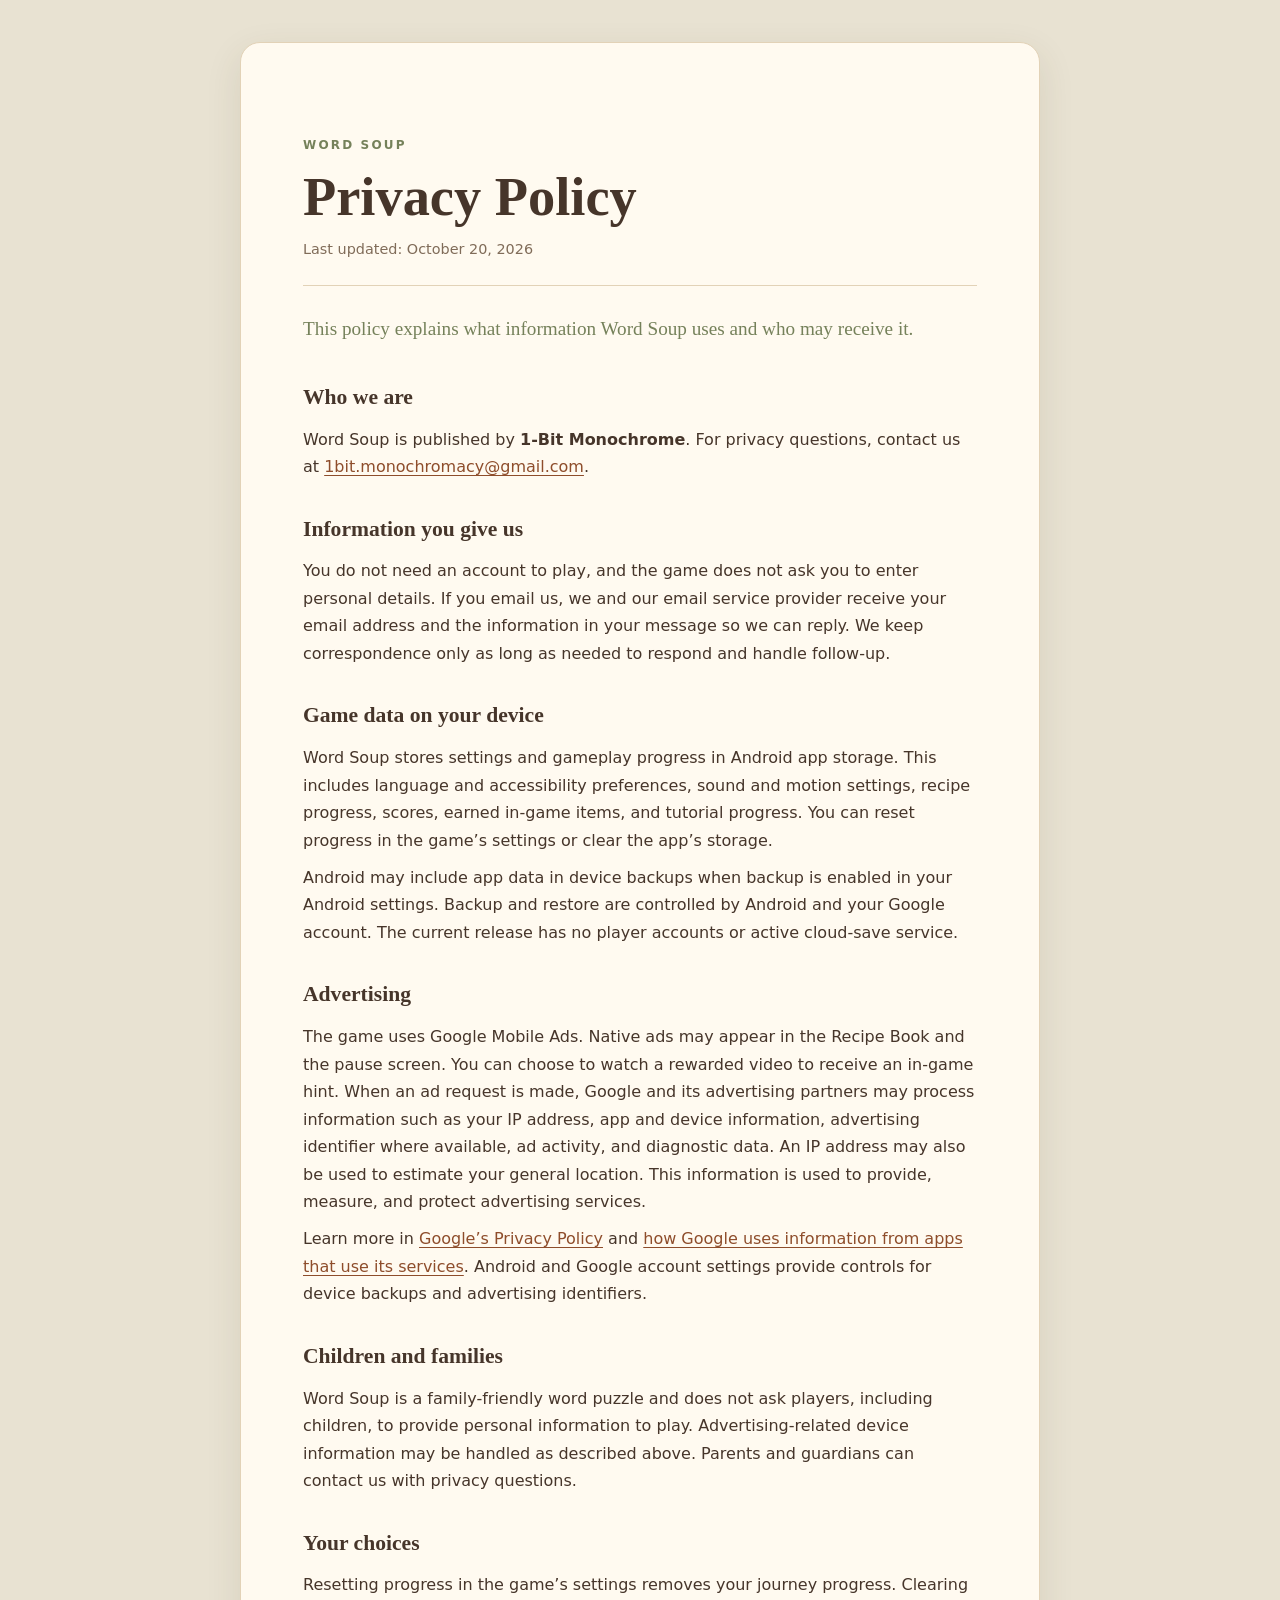
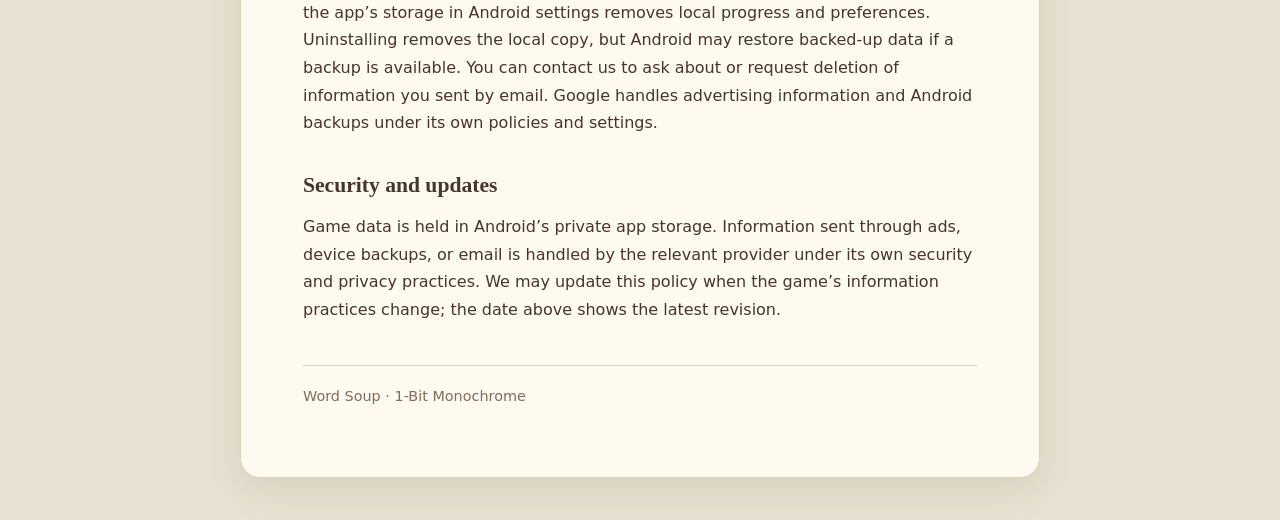
==== privacy.html @ 8a919f06 "Privacy, Styles & some more stuff." ====
<!doctype html>
<html lang="en">
<head>
  <meta charset="utf-8">
  <meta name="viewport" content="width=device-width, initial-scale=1">
  <meta name="robots" content="index,follow">
  <title>Privacy Policy — Word Soup</title>
  <link rel="stylesheet" href="styles.css">
</head>
<body>
<main class="paper">
  <header>
    <p class="eyebrow">WORD SOUP</p>
    <h1>Privacy Policy</h1>
    <p class="updated">Last updated: October 20, 2026</p>
  </header>

  <p class="intro">This policy explains what information Word Soup uses and who may receive it.</p>

  <section>
    <h2>Who we are</h2>
    <p>Word Soup is published by <strong>1-Bit Monochrome</strong>. For privacy questions, contact us at <a href="mailto:1bit.monochromacy@gmail.com">1bit.monochromacy@gmail.com</a>.</p>
  </section>

  <section>
    <h2>Information you give us</h2>
    <p>You do not need an account to play, and the game does not ask you to enter personal details. If you email us, we and our email service provider receive your email address and the information in your message so we can reply. We keep correspondence only as long as needed to respond and handle follow-up.</p>
  </section>

  <section>
    <h2>Game data on your device</h2>
    <p>Word Soup stores settings and gameplay progress in Android app storage. This includes language and accessibility preferences, sound and motion settings, recipe progress, scores, earned in-game items, and tutorial progress. You can reset progress in the game’s settings or clear the app’s storage.</p>
    <p>Android may include app data in device backups when backup is enabled in your Android settings. Backup and restore are controlled by Android and your Google account. The current release has no player accounts or active cloud-save service.</p>
  </section>

  <section>
    <h2>Advertising</h2>
    <p>The game uses Google Mobile Ads. Native ads may appear in the Recipe Book and the pause screen. You can choose to watch a rewarded video to receive an in-game hint. When an ad request is made, Google and its advertising partners may process information such as your IP address, app and device information, advertising identifier where available, ad activity, and diagnostic data. An IP address may also be used to estimate your general location. This information is used to provide, measure, and protect advertising services.</p>
    <p>Learn more in <a href="https://policies.google.com/privacy">Google’s Privacy Policy</a> and <a href="https://policies.google.com/technologies/partner-sites">how Google uses information from apps that use its services</a>. Android and Google account settings provide controls for device backups and advertising identifiers.</p>
  </section>

  <section>
    <h2>Children and families</h2>
    <p>Word Soup is a family-friendly word puzzle and does not ask players, including children, to provide personal information to play. Advertising-related device information may be handled as described above. Parents and guardians can contact us with privacy questions.</p>
  </section>

  <section>
    <h2>Your choices</h2>
    <p>Resetting progress in the game’s settings removes your journey progress. Clearing the app’s storage in Android settings removes local progress and preferences. Uninstalling removes the local copy, but Android may restore backed-up data if a backup is available. You can contact us to ask about or request deletion of information you sent by email. Google handles advertising information and Android backups under its own policies and settings.</p>
  </section>

  <section>
    <h2>Security and updates</h2>
    <p>Game data is held in Android’s private app storage. Information sent through ads, device backups, or email is handled by the relevant provider under its own security and privacy practices. We may update this policy when the game’s information practices change; the date above shows the latest revision.</p>
  </section>

  <footer><p>Word Soup · 1-Bit Monochrome</p></footer>
</main>
</body>
</html>
---- styles.css ----
:root{color-scheme:light;--ink:#46352a;--muted:#806c59;--paper:#fffaf0;--sage:#75815a;--edge:#e2d2b7}*{box-sizing:border-box}body{margin:0;padding:clamp(14px,4vw,42px);background:#e8e2d2;color:var(--ink);font:16px/1.72 system-ui,-apple-system,"Segoe UI",sans-serif}.paper{max-width:800px;margin:0 auto;padding:clamp(24px,6vw,62px);background:var(--paper);border:1px solid var(--edge);border-radius:20px;box-shadow:0 12px 36px #4d3d261c}header{padding:30px 0 14px;border-bottom:1px solid var(--edge)}.eyebrow{margin:0;color:var(--sage);font-weight:800;letter-spacing:.18em;font-size:.75rem}h1{margin:.2em 0 .1em;font-family:Georgia,serif;font-size:clamp(2.1rem,7vw,3.4rem);line-height:1.12}.updated{margin:.65em 0;color:var(--muted);font-size:.9rem}.intro{font-family:Georgia,serif;font-size:1.2rem;color:var(--sage);margin:26px 0 34px}section{margin:30px 0}h2{font-family:Georgia,serif;font-size:1.35rem;margin:0 0 8px}p{margin:.6em 0}a{color:#8e4d2b;text-underline-offset:3px}footer{margin-top:42px;padding-top:18px;border-top:1px solid var(--edge);color:var(--muted);font-size:.9rem}footer p{margin:0 0 6px}@media(max-width:520px){body{padding:0}.paper{border-radius:0;border:0;padding:22px 19px 36px;box-shadow:none}}
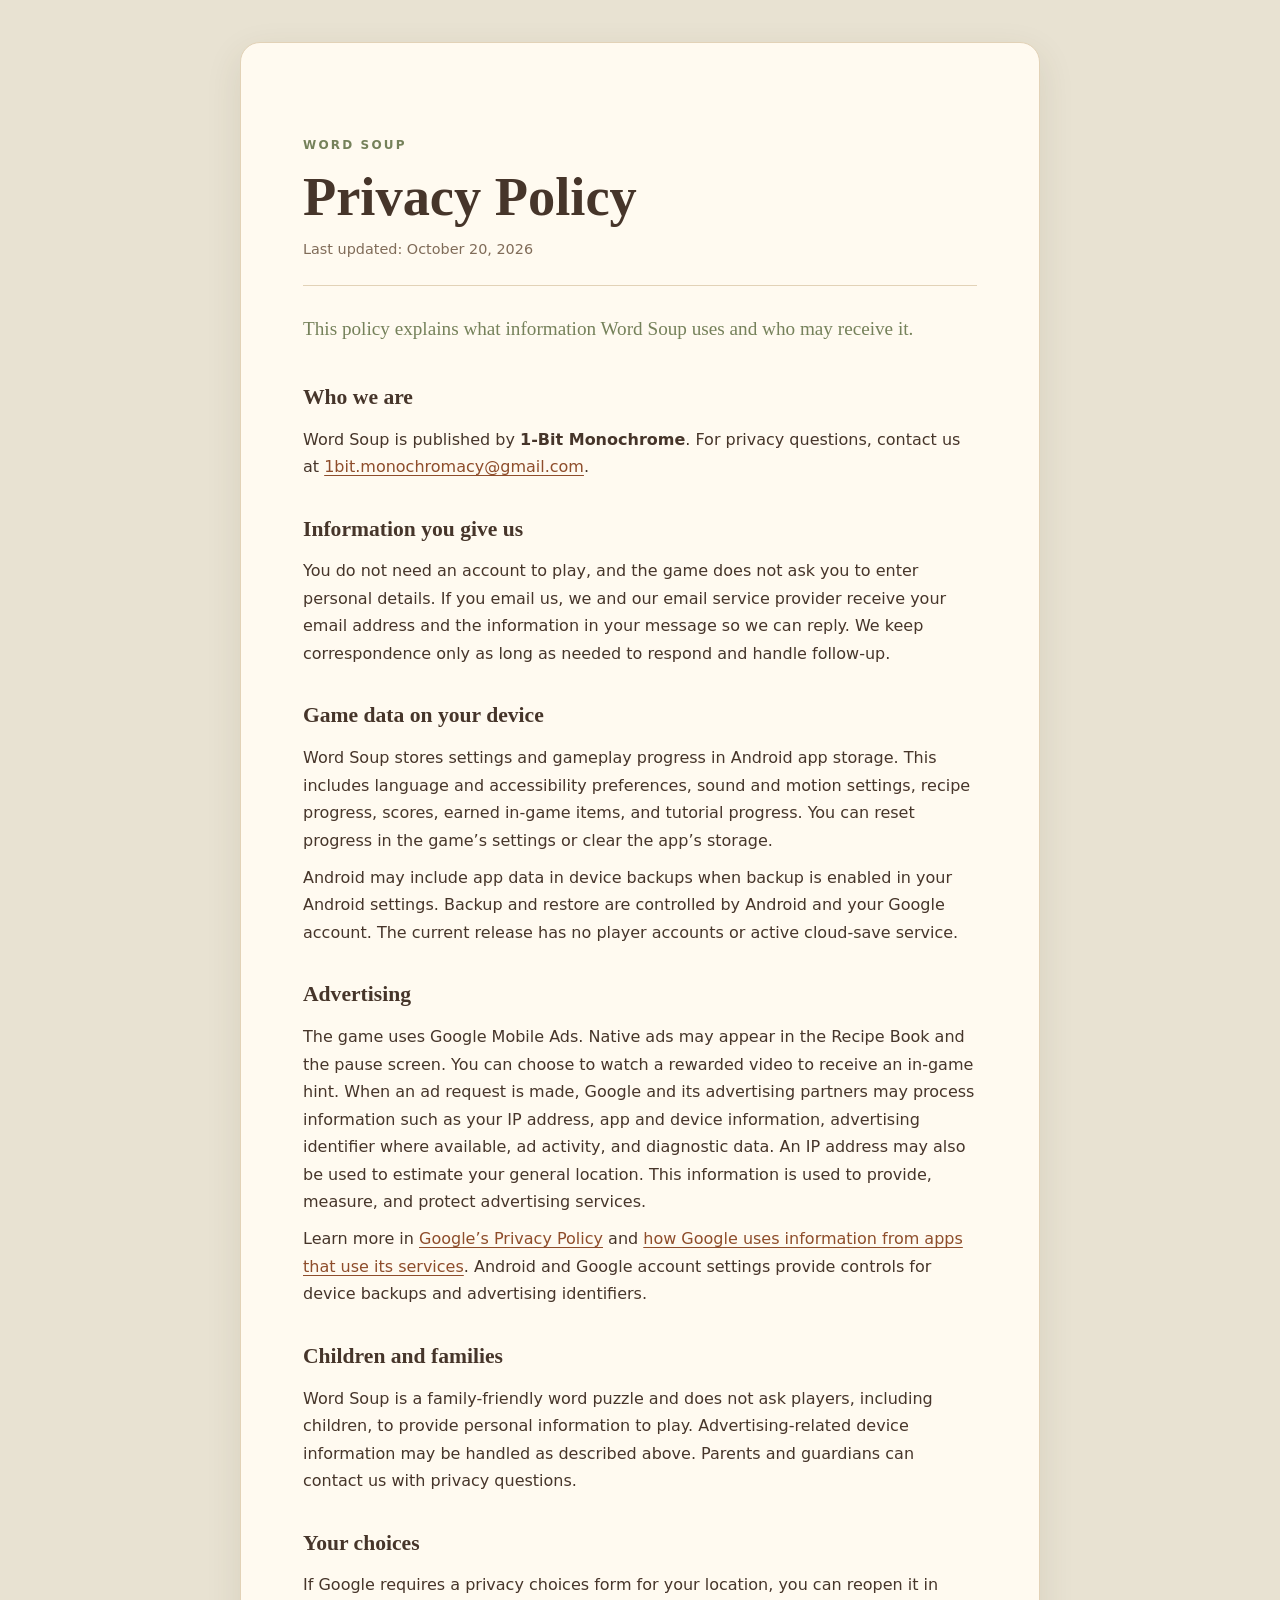
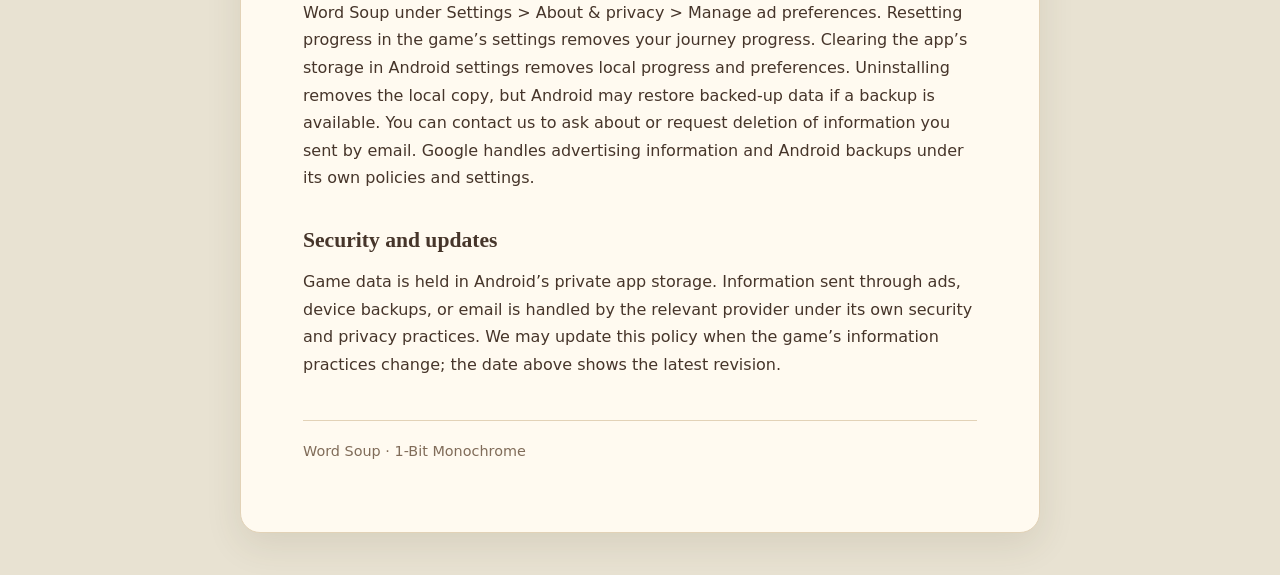
==== commit 8435e175: "Updated Privacy Policy" ====
--- a/privacy.html
+++ b/privacy.html
@@ -46,7 +46,7 @@
 
   <section>
     <h2>Your choices</h2>
-    <p>Resetting progress in the game’s settings removes your journey progress. Clearing the app’s storage in Android settings removes local progress and preferences. Uninstalling removes the local copy, but Android may restore backed-up data if a backup is available. You can contact us to ask about or request deletion of information you sent by email. Google handles advertising information and Android backups under its own policies and settings.</p>
+    <p>If Google requires a privacy choices form for your location, you can reopen it in Word Soup under Settings &gt; About &amp; privacy &gt; Manage ad preferences. Resetting progress in the game’s settings removes your journey progress. Clearing the app’s storage in Android settings removes local progress and preferences. Uninstalling removes the local copy, but Android may restore backed-up data if a backup is available. You can contact us to ask about or request deletion of information you sent by email. Google handles advertising information and Android backups under its own policies and settings.</p>
   </section>
 
   <section>
